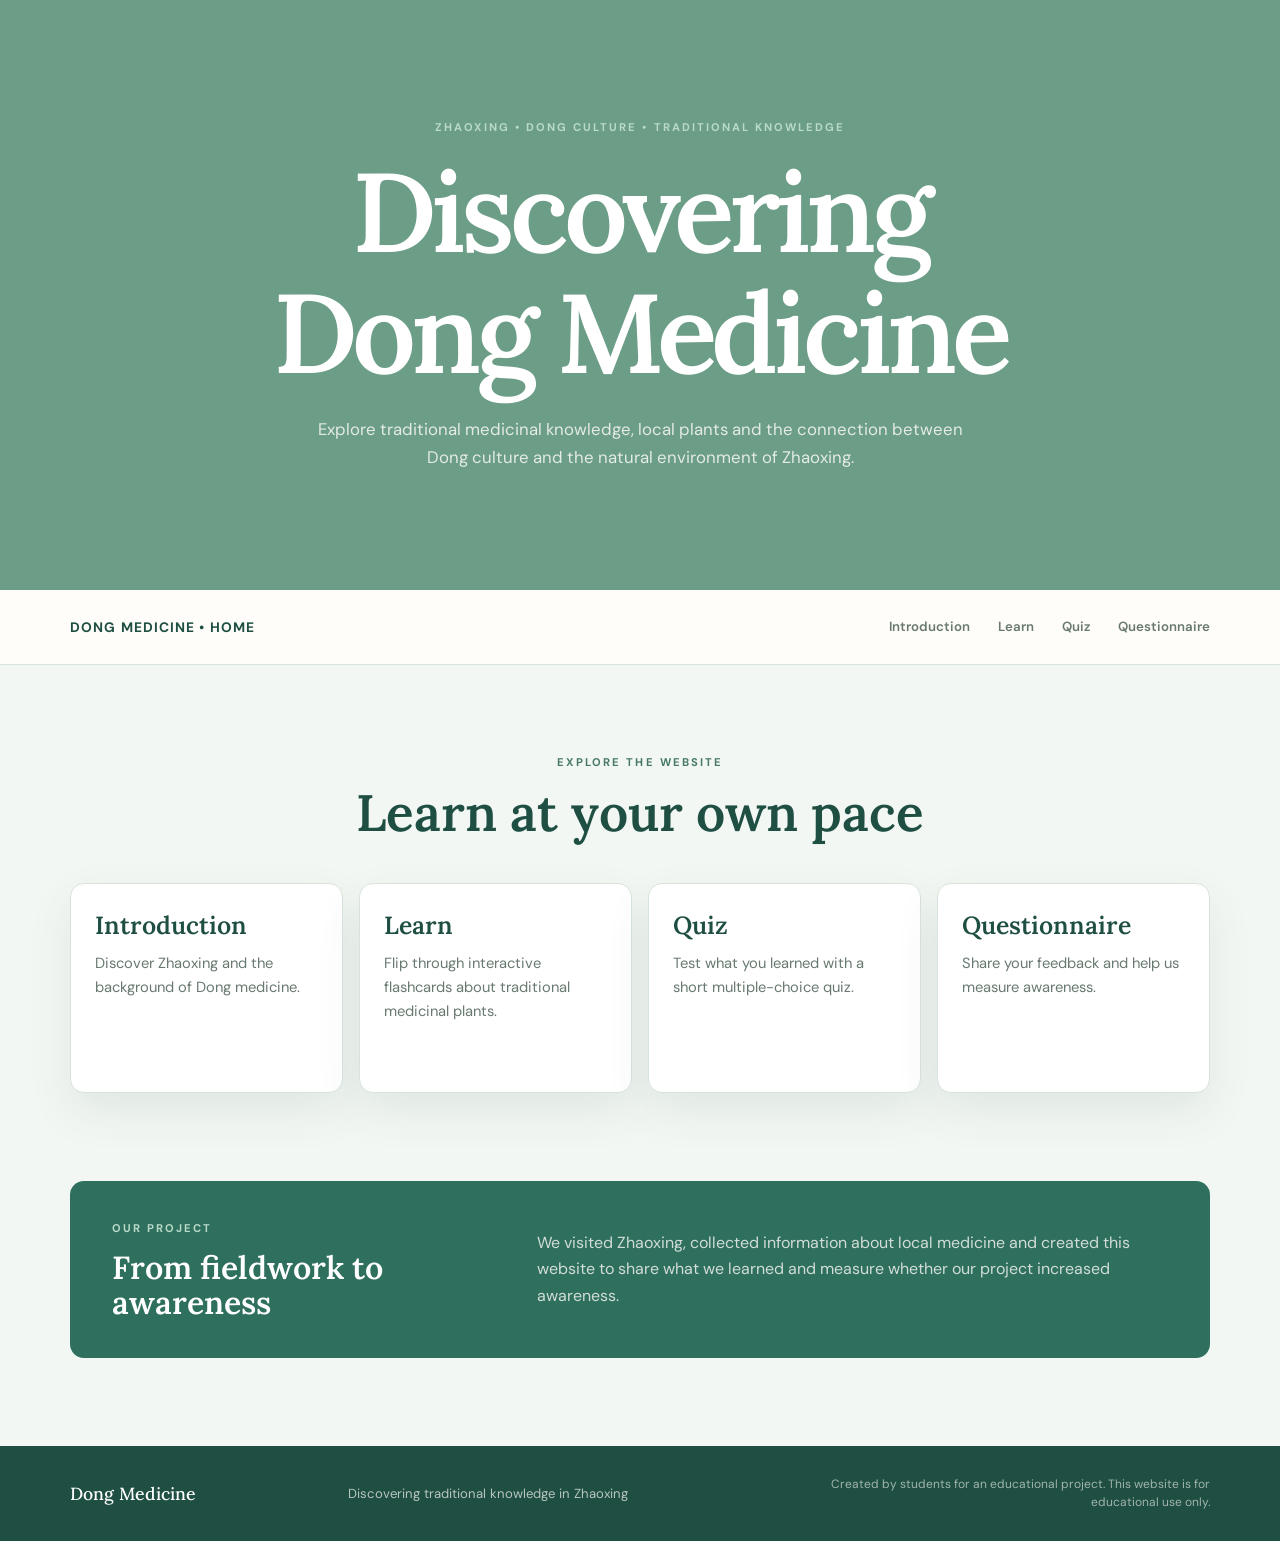
==== index.html @ 7c1d77b7 "Add files via upload" ====
<!DOCTYPE html>
<html lang="en">
<head>
  <meta charset="UTF-8">
  <meta name="viewport" content="width=device-width, initial-scale=1.0">
  <title>Dong Medicine | Zhaoxing</title>
  <script async src="https://www.googletagmanager.com/gtag/js?id=G-XFRQ6CLED3"></script>
  <script>
    window.dataLayer = window.dataLayer || [];
    function gtag(){dataLayer.push(arguments);}
    gtag('js', new Date());
    gtag('config', 'G-XFRQ6CLED3');
  </script>
  <link rel="stylesheet" href="style.css">
</head>
<body class="index-page">
  <header class="site-header">
    <div class="hero-content">
      <p class="eyebrow">ZHAOXING • DONG CULTURE • TRADITIONAL KNOWLEDGE</p>
      <h1>Discovering Dong Medicine</h1>
      <p class="hero-text">Explore traditional medicinal knowledge, local plants and the connection between Dong culture and the natural environment of Zhaoxing.</p>
    </div>
  </header>

  <nav class="navbar">
    <div class="nav-inner">
      <a href="index.html" class="nav-logo">Dong Medicine • Home</a>
      <div class="nav-links">
        <a href="introduction.html">Introduction</a>
        <a href="learn.html">Learn</a>
        <a href="quiz.html">Quiz</a>
        <a href="questionnaire.html">Questionnaire</a>
      </div>
    </div>
  </nav>

  <main>
    <section class="section">
      <div class="section-heading centered">
        <p class="eyebrow">EXPLORE THE WEBSITE</p>
        <h2>Learn at your own pace</h2>
      </div>
      <div class="feature-grid">
        <a class="feature-card" href="introduction.html"><h3>Introduction</h3><p>Discover Zhaoxing and the background of Dong medicine.</p></a>
        <a class="feature-card" href="learn.html"><h3>Learn</h3><p>Flip through interactive flashcards about traditional medicinal plants.</p></a>
        <a class="feature-card" href="quiz.html"><h3>Quiz</h3><p>Test what you learned with a short multiple-choice quiz.</p></a>
        <a class="feature-card" href="questionnaire.html"><h3>Questionnaire</h3><p>Share your feedback and help us measure awareness.</p></a>
      </div>
    </section>

    <section class="callout">
      <div>
        <p class="eyebrow">OUR PROJECT</p>
        <h2>From fieldwork to awareness</h2>
      </div>
      <p>We visited Zhaoxing, collected information about local medicine and created this website to share what we learned and measure whether our project increased awareness.</p>
    </section>
  </main>

  <footer>
    <strong>Dong Medicine</strong>
    <span>Discovering traditional knowledge in Zhaoxing</span>
    <small class="footer-note">Created by students for an educational project. This website is for educational use only.</small>
  </footer>
  <script src="script.js"></script>
</body>
</html>
---- style.css ----
@import url('https://fonts.googleapis.com/css2?family=DM+Sans:wght@400;500;600;700&family=Lora:wght@500;600;700&family=Noto+Serif+SC:wght@500;600;700&display=swap');

:root {
  --forest: #2f6f5e;
  --forest-deep: #1f4f43;
  --sage: #d8e8df;
  --sage-light: #edf5f0;
  --accent: #6b9d87;
  --accent-dark: #467a66;
  --cream: #f3f7f3;
  --paper: #ffffff;
  --ink: #263a33;
  --muted: #687970;
  --line: #d7e4dc;
  --shadow: 0 18px 45px rgba(31, 79, 67, 0.09);
  --radius: 14px;
}

* {
  box-sizing: border-box;
  margin: 0;
  padding: 0;
}

html {
  scroll-behavior: smooth;
}

body {
  background: var(--cream);
  color: var(--ink);
  font-family: "DM Sans", "Avenir Next", sans-serif;
  line-height: 1.65;
}

a {
  color: inherit;
}

button,
input,
select,
textarea {
  font: inherit;
}

h1,
h2,
h3 {
  font-family: "Lora", "Kaiti SC", "STKaiti", "KaiTi", "Noto Serif SC", serif;
  font-weight: 600;
  line-height: 1.08;
}

/* Shared navigation */
.navbar {
  position: sticky;
  top: 0;
  z-index: 20;
  background: rgba(255, 253, 249, 0.94);
  border-bottom: 1px solid var(--line);
  backdrop-filter: blur(14px);
}

.nav-inner {
  width: min(1140px, calc(100% - 48px));
  min-height: 74px;
  margin: 0 auto;
  display: flex;
  align-items: center;
  justify-content: space-between;
  gap: 36px;
}

.nav-logo {
  color: var(--forest-deep);
  font-size: 0.86rem;
  font-weight: 700;
  letter-spacing: 0.08em;
  text-decoration: none;
  text-transform: uppercase;
  white-space: nowrap;
}

.nav-links {
  display: flex;
  align-items: center;
  gap: 28px;
}

.nav-links a {
  position: relative;
  color: var(--muted);
  font-size: 0.83rem;
  font-weight: 600;
  text-decoration: none;
  transition: color 180ms ease;
}

.nav-links a::after {
  position: absolute;
  right: 0;
  bottom: -9px;
  left: 0;
  height: 2px;
  background: var(--accent);
  content: "";
  transform: scaleX(0);
  transform-origin: center;
  transition: transform 180ms ease;
}

.nav-links a:hover,
.nav-links a.active {
  color: var(--forest);
}

.nav-links a:hover::after,
.nav-links a.active::after {
  transform: scaleX(1);
}

/* Headers */
.site-header,
.page-header {
  color: var(--paper);
  background-color: var(--forest-deep);
  background-image:
    linear-gradient(90deg, rgba(18, 59, 48, 0.92), rgba(18, 59, 48, 0.48)),
    url("./images/site-header.jpg");
  background-position: center;
  background-size: cover;
}

.index-page .site-header {
  background-color: var(--accent);
  background-image: url("./images/index-header.jpg");
  background-blend-mode: multiply;
}

.introduction-page .page-header {
  background-image:
    linear-gradient(90deg, rgba(18, 59, 48, 0.92), rgba(18, 59, 48, 0.48)),
    url("./images/introduction-header.jpg");
}

.learn-page .page-header {
  background-image:
    linear-gradient(90deg, rgba(18, 59, 48, 0.92), rgba(18, 59, 48, 0.48)),
    url("./images/learn-header.jpg");
}

.quiz-page .page-header {
  background-image:
    linear-gradient(90deg, rgba(18, 59, 48, 0.92), rgba(18, 59, 48, 0.48)),
    url("./images/quiz-header.jpg");
}

.questionnaire-page .page-header {
  background-image:
    linear-gradient(90deg, rgba(18, 59, 48, 0.92), rgba(18, 59, 48, 0.48)),
    url("./images/questionnaire-header.jpg");
}

.site-header {
  min-height: 590px;
  display: grid;
  place-items: center;
  padding: 92px 24px;
  text-align: center;
}

.hero-content {
  width: min(850px, 100%);
}

.page-header {
  min-height: 310px;
  display: flex;
  align-items: center;
  padding: 72px max(24px, calc((100% - 1140px) / 2));
}

.page-header > div {
  width: 100%;
}

.eyebrow {
  margin-bottom: 14px;
  color: var(--accent-dark);
  font-size: 0.7rem;
  font-weight: 700;
  letter-spacing: 0.18em;
  text-transform: uppercase;
}

.site-header .eyebrow,
.page-header .eyebrow {
  color: #b9dac8;
}

.site-header h1 {
  max-width: 760px;
  margin: 0 auto 24px;
  font-size: clamp(3.5rem, 9vw, 7rem);
  letter-spacing: -0.045em;
}

.page-header h1 {
  margin-bottom: 16px;
  font-size: clamp(2.6rem, 6vw, 5rem);
  letter-spacing: -0.035em;
}

.site-header h1,
.page-header h1 {
  color: var(--paper);
}

.hero-text,
.page-header p:last-child {
  max-width: 680px;
  color: rgba(255, 253, 249, 0.82);
  font-size: 1.05rem;
}

.hero-text {
  margin: 0 auto;
}

/* Shared page structure */
main {
  min-height: 500px;
}

.section {
  width: min(1140px, calc(100% - 48px));
  margin: 0 auto;
  padding: 88px 0;
}

.section-heading {
  margin-bottom: 42px;
}

.section-heading h2,
.text-block h2 {
  color: var(--forest-deep);
  font-size: clamp(2.2rem, 4vw, 3.5rem);
}

.centered {
  text-align: center;
}

/* Homepage cards and callout */
.feature-grid {
  display: grid;
  grid-template-columns: repeat(4, 1fr);
  gap: 16px;
}

.feature-card,
.info-card,
.learn-card,
.quiz-box,
.questionnaire {
  border: 1px solid var(--line);
  border-radius: var(--radius);
  background: var(--paper);
  box-shadow: var(--shadow);
}

.feature-card {
  min-height: 210px;
  padding: 28px 24px;
  text-decoration: none;
  transition: border-color 180ms ease, transform 180ms ease, box-shadow 180ms ease;
}

.feature-card:hover {
  border-color: rgba(197, 111, 79, 0.55);
  box-shadow: 0 24px 48px rgba(31, 56, 44, 0.13);
  transform: translateY(-5px);
}

.feature-card h3 {
  margin-bottom: 12px;
  color: var(--forest-deep);
  font-size: 1.55rem;
}

.feature-card p,
.info-card p,
.learn-card p {
  color: var(--muted);
  font-size: 0.92rem;
}

.callout {
  width: min(1140px, calc(100% - 48px));
  margin: 0 auto 88px;
  padding: 38px 42px;
  display: grid;
  grid-template-columns: 0.75fr 1.25fr;
  align-items: center;
  gap: 46px;
  border-radius: var(--radius);
  background: var(--forest);
  color: var(--paper);
}

.callout .eyebrow {
  color: #b9dac8;
}

.callout h2 {
  font-size: 2rem;
}

.callout > p {
  color: rgba(255, 253, 249, 0.78);
}

/* Introduction */
.two-column {
  display: grid;
  grid-template-columns: repeat(2, 1fr);
  gap: 20px;
}

.info-card {
  padding: 32px;
}

.info-card h2 {
  margin-bottom: 14px;
  color: var(--forest-deep);
  font-size: 1.8rem;
}

.edit-note {
  margin-top: 22px;
  padding: 12px 14px;
  border-left: 3px solid var(--accent);
  background: var(--sage-light);
  color: var(--muted);
  font-size: 0.78rem;
}

.text-block {
  max-width: 760px;
  margin: 82px auto 0;
  text-align: center;
}

.text-block h2 {
  margin-bottom: 16px;
}

.text-block p:last-child {
  color: var(--muted);
}

.learn-grid {
  display: grid;
  grid-template-columns: repeat(3, 1fr);
  gap: 18px;
  margin-top: 60px;
}

.learn-card {
  padding: 30px;
}

.learn-card .number {
  margin-bottom: 28px;
  color: var(--accent-dark);
  font-size: 0.78rem;
  font-weight: 700;
  letter-spacing: 0.16em;
}

.learn-card h2 {
  margin-bottom: 14px;
  color: var(--forest-deep);
  font-size: 1.55rem;
}

.disclaimer {
  margin-top: 28px;
  padding: 17px 20px;
  border-left: 4px solid var(--accent);
  background: var(--sage-light);
  color: var(--muted);
  font-size: 0.84rem;
}

/* Plant flashcards */
.flashcard-intro {
  margin-bottom: 28px;
  padding: 16px 20px;
  border: 1px solid var(--line);
  border-radius: 10px;
  background: var(--sage-light);
  color: var(--muted);
}

.flashcard-grid {
  display: grid;
  grid-template-columns: repeat(3, 1fr);
  gap: 18px;
}

.flashcard {
  height: 270px;
  cursor: pointer;
  perspective: 1000px;
}

.flashcard-inner {
  position: relative;
  width: 100%;
  height: 100%;
  transform-style: preserve-3d;
  transition: transform 600ms ease;
}

.flashcard.flipped .flashcard-inner {
  transform: rotateY(180deg);
}

.flash-front,
.flash-back {
  position: absolute;
  inset: 0;
  display: flex;
  flex-direction: column;
  align-items: center;
  justify-content: center;
  padding: 28px;
  border: 1px solid var(--line);
  border-radius: var(--radius);
  backface-visibility: hidden;
  text-align: center;
}

.flash-front {
  background: var(--paper);
  box-shadow: var(--shadow);
}

.plant-name {
  color: var(--forest-deep);
  font-family: "Kaiti SC", "STKaiti", "KaiTi", "Noto Serif SC", serif;
  font-size: 1.8rem;
}

.flash-back {
  transform: rotateY(180deg);
  background: var(--forest);
  color: var(--paper);
}

.flash-back h3 {
  margin-bottom: 12px;
  font-size: 1.4rem;
}

.flash-back h3:lang(zh) {
  font-family: "Kaiti SC", "STKaiti", "KaiTi", "Noto Serif SC", serif;
}

.flash-back p {
  color: rgba(255, 253, 249, 0.82);
  font-size: 0.9rem;
}

.tap {
  margin-top: 16px;
  color: var(--muted);
  font-size: 0.68rem;
  font-weight: 700;
  letter-spacing: 0.14em;
  text-transform: uppercase;
}

/* Quiz */
.quiz-box {
  width: min(760px, 100%);
  margin: 0 auto;
  padding: 38px;
}

.quiz-progress {
  margin-bottom: 14px;
  color: var(--accent-dark);
  font-size: 0.76rem;
  font-weight: 700;
  letter-spacing: 0.1em;
  text-transform: uppercase;
}

.quiz-box h2 {
  margin-bottom: 25px;
  color: var(--forest-deep);
  font-size: 2rem;
}

.answers {
  display: grid;
  gap: 10px;
  margin-bottom: 24px;
}

.answer {
  padding: 14px 16px;
  border: 1px solid var(--line);
  border-radius: 9px;
  background: var(--paper);
  color: var(--ink);
  cursor: pointer;
  text-align: left;
  transition: background 180ms ease, border-color 180ms ease;
}

.answer:hover {
  border-color: var(--accent);
  background: var(--sage-light);
}

.answer.correct {
  border-color: var(--forest);
  background: #e2f0e5;
}

.answer.wrong {
  border-color: #ba6652;
  background: #fbe9e4;
}

.quiz-result {
  margin-top: 24px;
  text-align: center;
}

.quiz-result h3 {
  margin-bottom: 10px;
  color: var(--forest);
  font-size: 1.8rem;
}

.hidden {
  display: none;
}

/* Questionnaire */
.questionnaire {
  max-width: 830px;
  margin: 0 auto;
  padding: 34px;
}

.form-question {
  padding: 24px 0;
  border-bottom: 1px solid var(--line);
}

.form-question > label:first-child {
  display: block;
  margin-bottom: 14px;
  color: var(--forest-deep);
  font-weight: 700;
}

.radio-row,
.checkbox-grid {
  display: grid;
  gap: 10px;
}

.radio-row {
  grid-template-columns: repeat(3, 1fr);
}

.checkbox-grid {
  grid-template-columns: repeat(2, 1fr);
}

.radio-row label,
.checkbox-grid label,
.scale label {
  padding: 11px;
  border: 1px solid var(--line);
  border-radius: 9px;
  background: var(--paper);
  cursor: pointer;
  color: var(--muted);
  transition: border-color 180ms ease, background 180ms ease;
}

.radio-row label:hover,
.checkbox-grid label:hover,
.scale label:hover {
  border-color: var(--accent);
  background: var(--sage-light);
}

.scale {
  display: grid;
  grid-template-columns: repeat(5, 1fr);
  gap: 8px;
}

.scale label {
  padding: 10px 4px;
  text-align: center;
}

.scale span,
.scale small {
  display: block;
}

.scale span {
  color: var(--accent-dark);
  font-weight: 700;
}

.scale small {
  color: var(--muted);
  font-size: 0.66rem;
}

input {
  accent-color: var(--forest);
  margin-right: 7px;
}

select,
textarea {
  width: 100%;
  border: 1px solid var(--line);
  border-radius: 9px;
  background: var(--paper);
  color: var(--ink);
  padding: 13px 14px;
}

textarea {
  resize: vertical;
}

.form-message {
  margin-top: 15px;
  color: var(--forest);
  font-weight: 700;
}

/* Buttons and footer */
.button {
  display: inline-block;
  border: 0;
  border-radius: 7px;
  background: var(--forest);
  color: var(--paper);
  padding: 12px 20px;
  font-weight: 700;
  cursor: pointer;
  text-decoration: none;
  transition: background 180ms ease, transform 180ms ease;
}

.button:hover {
  background: var(--forest-deep);
  transform: translateY(-2px);
}

footer {
  display: flex;
  align-items: center;
  justify-content: space-between;
  gap: 20px;
  padding: 30px max(24px, calc((100% - 1140px) / 2));
  background: var(--forest-deep);
  color: var(--paper);
}

footer strong {
  font-family: "Lora", "Kaiti SC", "STKaiti", "KaiTi", "Noto Serif SC", serif;
  font-size: 1.1rem;
  font-weight: 500;
}

footer span {
  color: rgba(255, 253, 249, 0.68);
  font-size: 0.82rem;
}

.footer-note {
  max-width: 430px;
  color: rgba(255, 253, 249, 0.58);
  font-size: 0.75rem;
  line-height: 1.45;
  text-align: right;
}

@media (max-width: 900px) {
  .feature-grid {
    grid-template-columns: repeat(2, 1fr);
  }

  .flashcard-grid {
    grid-template-columns: repeat(2, 1fr);
  }
}

@media (max-width: 680px) {
  .nav-inner {
    width: min(100% - 32px, 560px);
    min-height: auto;
    flex-direction: column;
    align-items: stretch;
    gap: 14px;
    padding: 18px 0;
  }

  .nav-logo {
    text-align: center;
  }

  .nav-links {
    justify-content: center;
    flex-wrap: wrap;
    gap: 14px 20px;
  }

  .nav-links a::after {
    bottom: -5px;
  }

  .site-header {
    min-height: 510px;
    padding: 70px 20px;
  }

  .page-header {
    min-height: 250px;
    padding: 56px 20px;
  }

  .section,
  .callout {
    width: min(100% - 32px, 560px);
  }

  .section {
    padding: 62px 0;
  }

  .feature-grid,
  .two-column,
  .learn-grid,
  .flashcard-grid {
    grid-template-columns: 1fr;
  }

  .callout {
    grid-template-columns: 1fr;
    margin-bottom: 62px;
    padding: 28px;
  }

  .quiz-box,
  .questionnaire {
    padding: 24px;
  }

  .radio-row,
  .checkbox-grid {
    grid-template-columns: 1fr;
  }

  footer {
    flex-direction: column;
    align-items: flex-start;
    padding: 28px 20px;
  }

  .footer-note {
    text-align: left;
  }
}
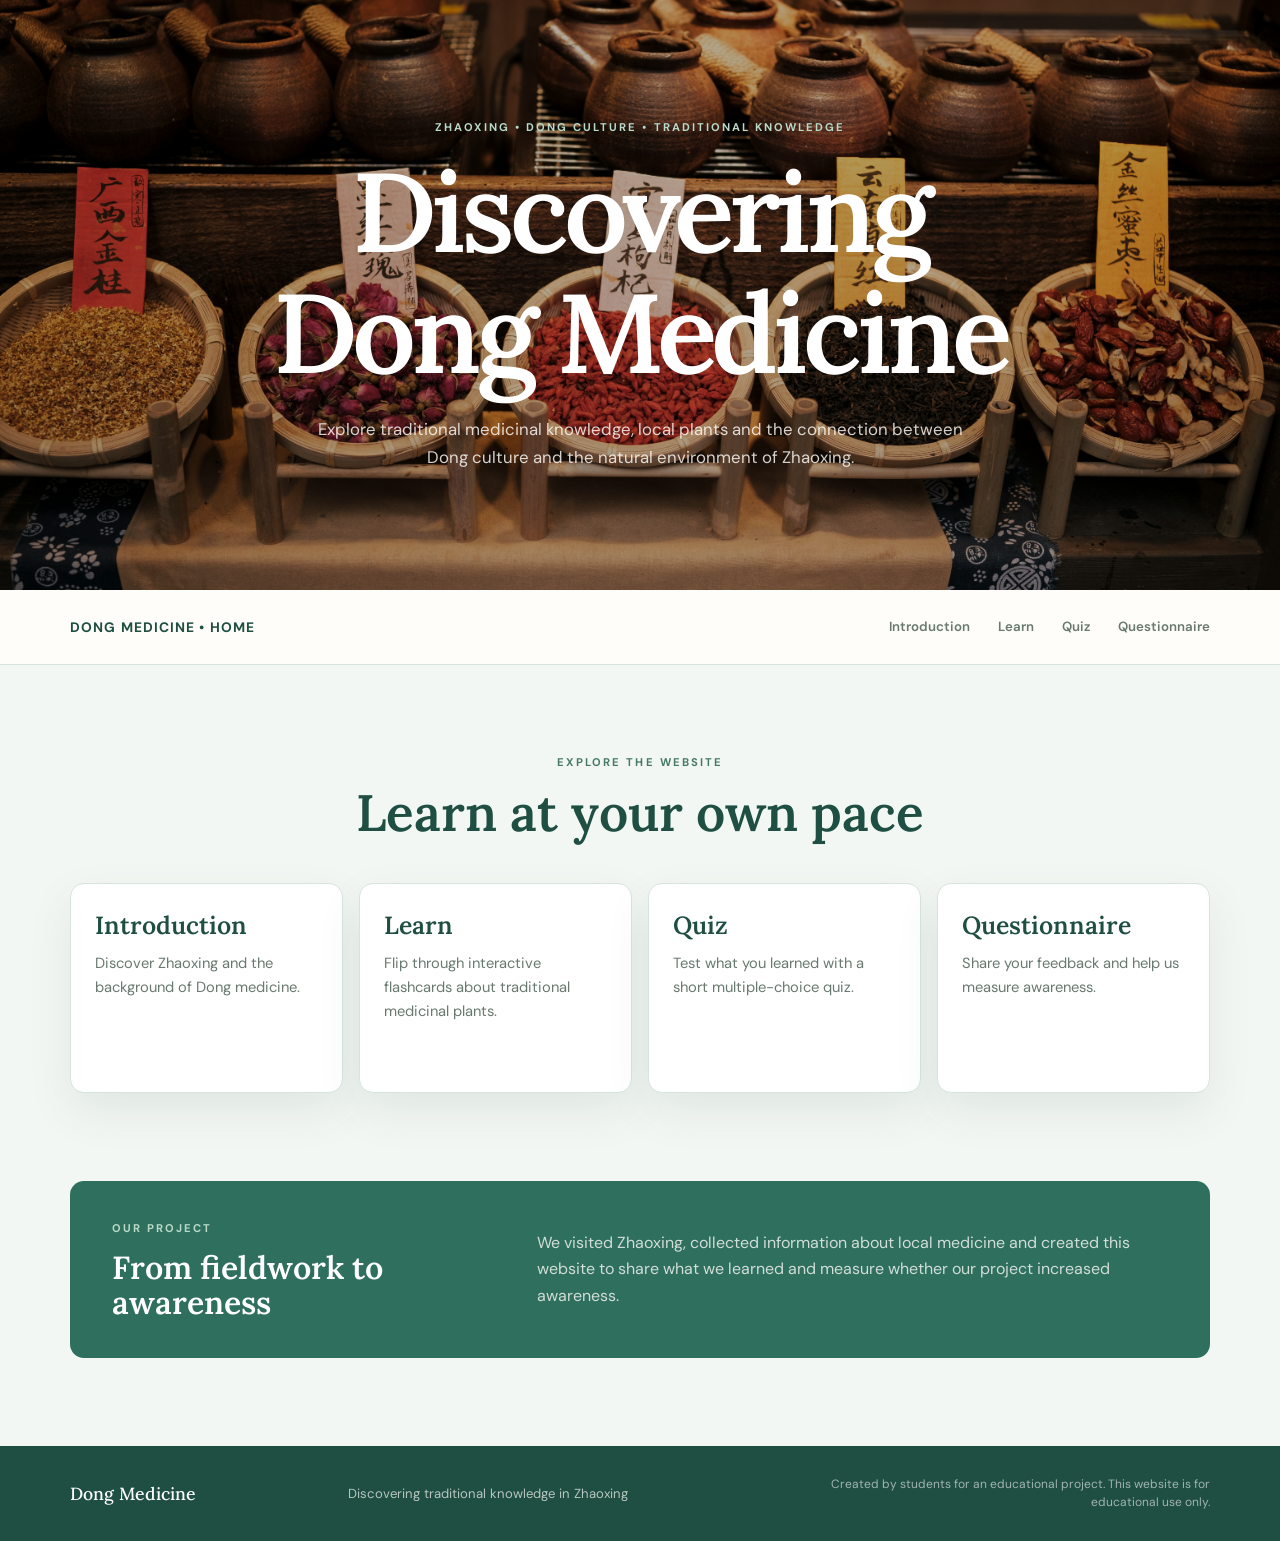
==== commit 0fd98e33: "Add files via upload" ====
--- a/index.html
+++ b/index.html
@@ -4,13 +4,20 @@
   <meta charset="UTF-8">
   <meta name="viewport" content="width=device-width, initial-scale=1.0">
   <title>Dong Medicine | Zhaoxing</title>
-  <script async src="https://www.googletagmanager.com/gtag/js?id=G-XFRQ6CLED3"></script>
-  <script>
-    window.dataLayer = window.dataLayer || [];
-    function gtag(){dataLayer.push(arguments);}
-    gtag('js', new Date());
-    gtag('config', 'G-XFRQ6CLED3');
-  </script>
+
+    <!-- Google Analytics -->
+    <script async src="https://www.googletagmanager.com/gtag/js?id=G-XFRQ6CLED3"></script>
+    <script>
+      window.dataLayer = window.dataLayer || [];
+      function gtag() { window.dataLayer.push(arguments); }
+      gtag('js', new Date());
+      gtag('config', 'G-XFRQ6CLED3', {
+        send_page_view: true,
+        page_title: document.title,
+        page_location: window.location.href
+      });
+    </script>
+
   <link rel="stylesheet" href="style.css">
 </head>
 <body class="index-page">
--- a/style.css
+++ b/style.css
@@ -133,9 +133,9 @@
 }
 
 .index-page .site-header {
-  background-color: var(--accent);
-  background-image: url("./images/index-header.jpg");
-  background-blend-mode: multiply;
+  background-image: 
+    linear-gradient(90deg,rgba(0, 0, 0, 0.3),rgba(0, 0, 0, 0.3)),
+    url("./images/index-header.jpg");
 }
 
 .introduction-page .page-header {
@@ -657,6 +657,10 @@
   font-weight: 700;
 }
 
+.form-message.error {
+  color: #b42318;
+}
+
 /* Buttons and footer */
 .button {
   display: inline-block;
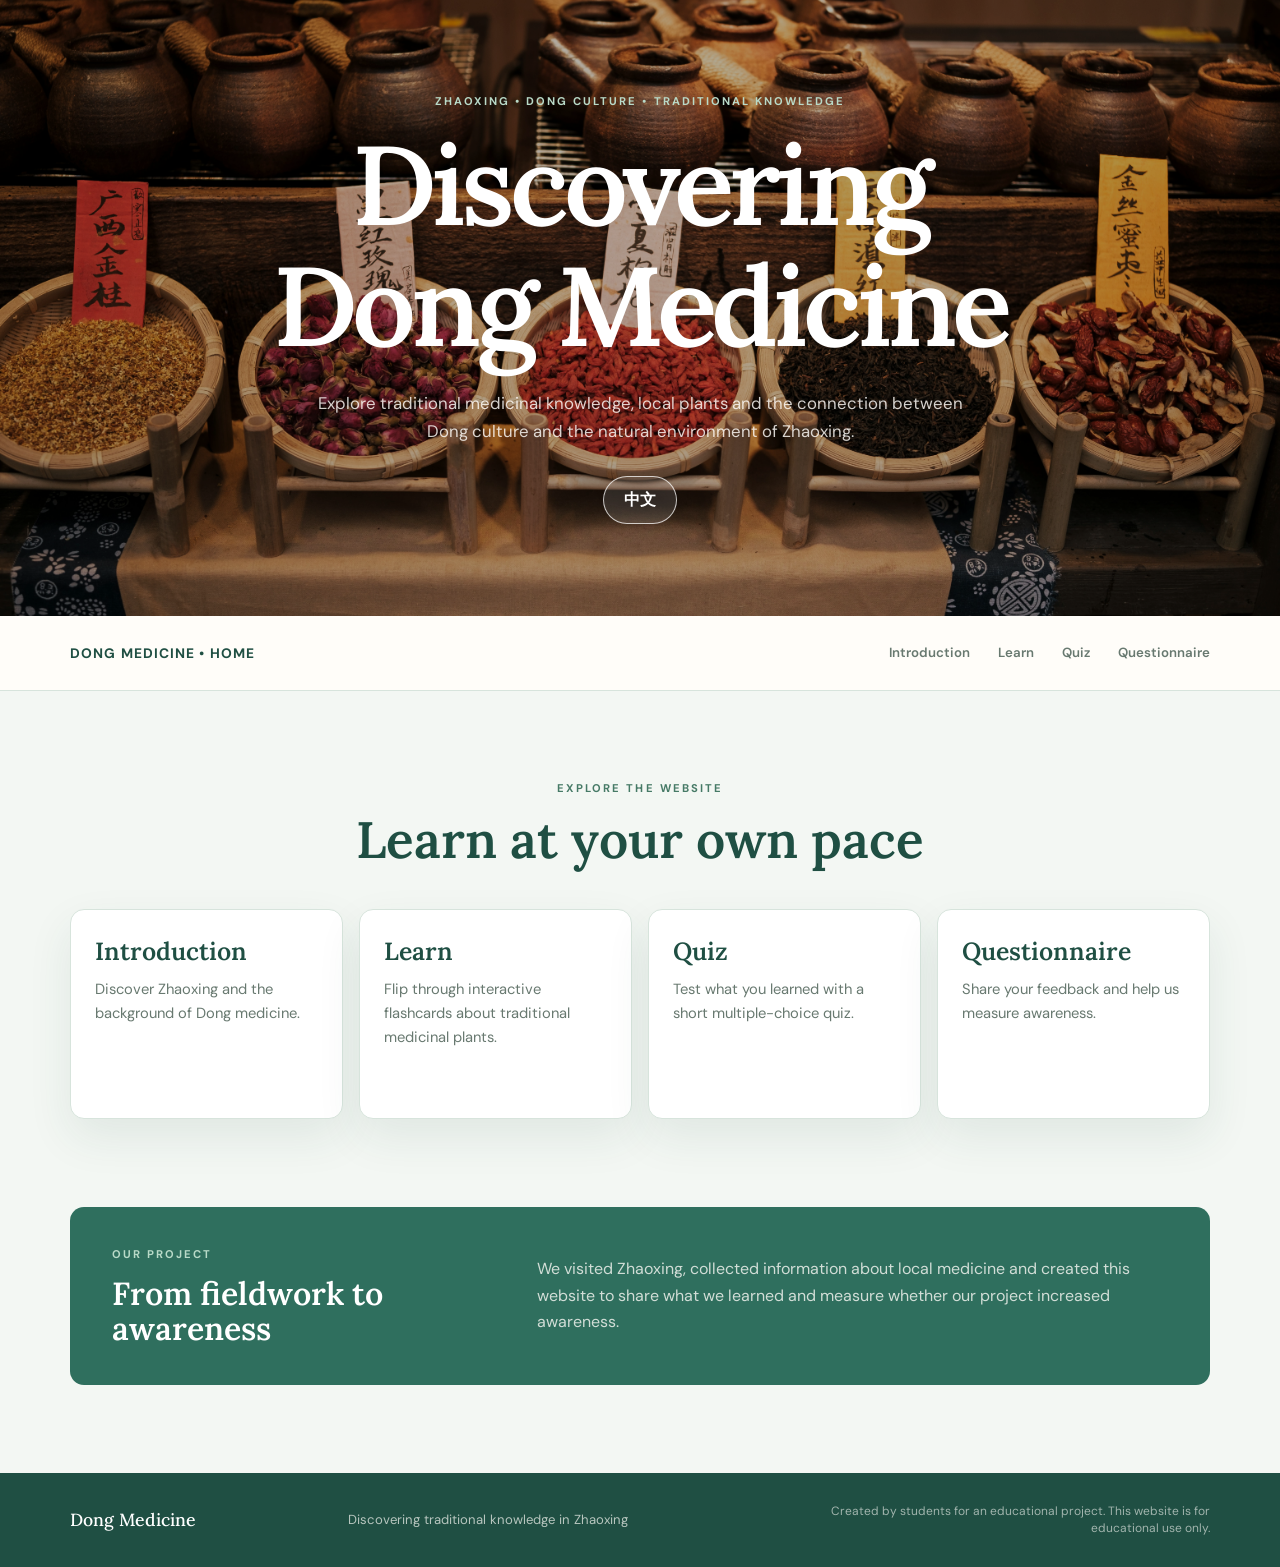
==== commit 68a755ff: "Add files via upload" ====
--- a/index.html
+++ b/index.html
@@ -1,74 +1,76 @@
 <!DOCTYPE html>
 <html lang="en">
 <head>
-  <meta charset="UTF-8">
-  <meta name="viewport" content="width=device-width, initial-scale=1.0">
-  <title>Dong Medicine | Zhaoxing</title>
+    <meta charset="UTF-8">
+    <meta name="viewport" content="width=device-width, initial-scale=1.0">
+    <title data-i18n="pageTitles.home">Dong Medicine | Zhaoxing</title>
 
-    <!-- Google Analytics -->
-    <script async src="https://www.googletagmanager.com/gtag/js?id=G-XFRQ6CLED3"></script>
-    <script>
-      window.dataLayer = window.dataLayer || [];
-      function gtag() { window.dataLayer.push(arguments); }
-      gtag('js', new Date());
-      gtag('config', 'G-XFRQ6CLED3', {
-        send_page_view: true,
-        page_title: document.title,
-        page_location: window.location.href
-      });
-    </script>
+        <!-- Google Analytics -->
+        <script async src="https://www.googletagmanager.com/gtag/js?id=G-XFRQ6CLED3"></script>
+        <script>
+            window.dataLayer = window.dataLayer || [];
+            function gtag() { window.dataLayer.push(arguments); }
+            gtag('js', new Date());
+            gtag('config', 'G-XFRQ6CLED3', {
+                send_page_view: true,
+                page_title: document.title,
+                page_location: window.location.href
+            });
+        </script>
 
-  <link rel="stylesheet" href="style.css">
+    <link rel="stylesheet" href="style.css">
 </head>
 <body class="index-page">
-  <header class="site-header">
-    <div class="hero-content">
-      <p class="eyebrow">ZHAOXING • DONG CULTURE • TRADITIONAL KNOWLEDGE</p>
-      <h1>Discovering Dong Medicine</h1>
-      <p class="hero-text">Explore traditional medicinal knowledge, local plants and the connection between Dong culture and the natural environment of Zhaoxing.</p>
-    </div>
-  </header>
+    <header class="site-header">
+        <div class="hero-content">
+            <p class="eyebrow" data-i18n="home.eyebrow">ZHAOXING • DONG CULTURE • TRADITIONAL KNOWLEDGE</p>
+            <h1 data-i18n="home.title">Discovering Dong Medicine</h1>
+            <p class="hero-text" data-i18n="home.description">Explore traditional medicinal knowledge, local plants and the connection between Dong culture and the natural environment of Zhaoxing.</p>
+            <button class="language-toggle" id="languageToggle" type="button">中文</button>
+        </div>
+    </header>
 
-  <nav class="navbar">
-    <div class="nav-inner">
-      <a href="index.html" class="nav-logo">Dong Medicine • Home</a>
-      <div class="nav-links">
-        <a href="introduction.html">Introduction</a>
-        <a href="learn.html">Learn</a>
-        <a href="quiz.html">Quiz</a>
-        <a href="questionnaire.html">Questionnaire</a>
-      </div>
-    </div>
-  </nav>
+    <nav class="navbar">
+        <div class="nav-inner">
+            <a href="index.html" class="nav-logo" data-i18n="navigation.home">Dong Medicine • Home</a>
+            <div class="nav-links">
+                <a href="introduction.html" data-i18n="navigation.introduction">Introduction</a>
+                <a href="learn.html" data-i18n="navigation.learn">Learn</a>
+                <a href="quiz.html" data-i18n="navigation.quiz">Quiz</a>
+                <a href="questionnaire.html" data-i18n="navigation.questionnaire">Questionnaire</a>
+            </div>
+        </div>
+    </nav>
 
-  <main>
-    <section class="section">
-      <div class="section-heading centered">
-        <p class="eyebrow">EXPLORE THE WEBSITE</p>
-        <h2>Learn at your own pace</h2>
-      </div>
-      <div class="feature-grid">
-        <a class="feature-card" href="introduction.html"><h3>Introduction</h3><p>Discover Zhaoxing and the background of Dong medicine.</p></a>
-        <a class="feature-card" href="learn.html"><h3>Learn</h3><p>Flip through interactive flashcards about traditional medicinal plants.</p></a>
-        <a class="feature-card" href="quiz.html"><h3>Quiz</h3><p>Test what you learned with a short multiple-choice quiz.</p></a>
-        <a class="feature-card" href="questionnaire.html"><h3>Questionnaire</h3><p>Share your feedback and help us measure awareness.</p></a>
-      </div>
-    </section>
+    <main>
+        <section class="section">
+            <div class="section-heading centered">
+                <p class="eyebrow" data-i18n="home.exploreEyebrow">EXPLORE THE WEBSITE</p>
+                <h2 data-i18n="home.exploreTitle">Learn at your own pace</h2>
+            </div>
+            <div class="feature-grid">
+                <a class="feature-card" href="introduction.html"><h3 data-i18n="home.introductionTitle">Introduction</h3><p data-i18n="home.introductionDescription">Discover Zhaoxing and the background of Dong medicine.</p></a>
+                <a class="feature-card" href="learn.html"><h3 data-i18n="home.learnTitle">Learn</h3><p data-i18n="home.learnDescription">Flip through interactive flashcards about traditional medicinal plants.</p></a>
+                <a class="feature-card" href="quiz.html"><h3 data-i18n="home.quizTitle">Quiz</h3><p data-i18n="home.quizDescription">Test what you learned with a short multiple-choice quiz.</p></a>
+                <a class="feature-card" href="questionnaire.html"><h3 data-i18n="home.questionnaireTitle">Questionnaire</h3><p data-i18n="home.questionnaireDescription">Share your feedback and help us measure awareness.</p></a>
+            </div>
+        </section>
 
-    <section class="callout">
-      <div>
-        <p class="eyebrow">OUR PROJECT</p>
-        <h2>From fieldwork to awareness</h2>
-      </div>
-      <p>We visited Zhaoxing, collected information about local medicine and created this website to share what we learned and measure whether our project increased awareness.</p>
-    </section>
-  </main>
+        <section class="callout">
+            <div>
+                <p class="eyebrow" data-i18n="home.projectEyebrow">OUR PROJECT</p>
+                <h2 data-i18n="home.projectTitle">From fieldwork to awareness</h2>
+            </div>
+            <p data-i18n="home.projectDescription">We visited Zhaoxing, collected information about local medicine and created this website to share what we learned and measure whether our project increased awareness.</p>
+        </section>
+    </main>
 
-  <footer>
-    <strong>Dong Medicine</strong>
-    <span>Discovering traditional knowledge in Zhaoxing</span>
-    <small class="footer-note">Created by students for an educational project. This website is for educational use only.</small>
-  </footer>
-  <script src="script.js"></script>
+    <footer>
+        <strong data-i18n="footer.title">Dong Medicine</strong>
+        <span data-i18n="footer.description">Discovering traditional knowledge in Zhaoxing</span>
+        <small class="footer-note" data-i18n="footer.note">Created by students for an educational project. This website is for educational use only.</small>
+    </footer>
+    <script src="translations.js"></script>
+    <script src="script.js"></script>
 </body>
 </html>
--- a/style.css
+++ b/style.css
@@ -1,263 +1,281 @@
 @import url('https://fonts.googleapis.com/css2?family=DM+Sans:wght@400;500;600;700&family=Lora:wght@500;600;700&family=Noto+Serif+SC:wght@500;600;700&display=swap');
 
 :root {
-  --forest: #2f6f5e;
-  --forest-deep: #1f4f43;
-  --sage: #d8e8df;
-  --sage-light: #edf5f0;
-  --accent: #6b9d87;
-  --accent-dark: #467a66;
-  --cream: #f3f7f3;
-  --paper: #ffffff;
-  --ink: #263a33;
-  --muted: #687970;
-  --line: #d7e4dc;
-  --shadow: 0 18px 45px rgba(31, 79, 67, 0.09);
-  --radius: 14px;
+    --forest: #2f6f5e;
+    --forest-deep: #1f4f43;
+    --sage: #d8e8df;
+    --sage-light: #edf5f0;
+    --accent: #6b9d87;
+    --accent-dark: #467a66;
+    --cream: #f3f7f3;
+    --paper: #ffffff;
+    --ink: #263a33;
+    --muted: #687970;
+    --line: #d7e4dc;
+    --shadow: 0 18px 45px rgba(31, 79, 67, 0.09);
+    --radius: 14px;
 }
 
 * {
-  box-sizing: border-box;
-  margin: 0;
-  padding: 0;
+    box-sizing: border-box;
+    margin: 0;
+    padding: 0;
 }
 
 html {
-  scroll-behavior: smooth;
+    scroll-behavior: smooth;
 }
 
 body {
-  background: var(--cream);
-  color: var(--ink);
-  font-family: "DM Sans", "Avenir Next", sans-serif;
-  line-height: 1.65;
+    background: var(--cream);
+    color: var(--ink);
+    font-family: "DM Sans", "Avenir Next", sans-serif;
+    line-height: 1.65;
 }
 
 a {
-  color: inherit;
+    color: inherit;
 }
 
 button,
 input,
 select,
 textarea {
-  font: inherit;
+    font: inherit;
 }
 
 h1,
 h2,
 h3 {
-  font-family: "Lora", "Kaiti SC", "STKaiti", "KaiTi", "Noto Serif SC", serif;
-  font-weight: 600;
-  line-height: 1.08;
+    font-family: "Lora", "Kaiti SC", "STKaiti", "KaiTi", "Noto Serif SC", serif;
+    font-weight: 600;
+    line-height: 1.08;
 }
 
 /* Shared navigation */
 .navbar {
-  position: sticky;
-  top: 0;
-  z-index: 20;
-  background: rgba(255, 253, 249, 0.94);
-  border-bottom: 1px solid var(--line);
-  backdrop-filter: blur(14px);
+    position: sticky;
+    top: 0;
+    z-index: 20;
+    background: rgba(255, 253, 249, 0.94);
+    border-bottom: 1px solid var(--line);
+    backdrop-filter: blur(14px);
 }
 
 .nav-inner {
-  width: min(1140px, calc(100% - 48px));
-  min-height: 74px;
-  margin: 0 auto;
-  display: flex;
-  align-items: center;
-  justify-content: space-between;
-  gap: 36px;
+    width: min(1140px, calc(100% - 48px));
+    min-height: 74px;
+    margin: 0 auto;
+    display: flex;
+    align-items: center;
+    justify-content: space-between;
+    gap: 36px;
 }
 
 .nav-logo {
-  color: var(--forest-deep);
-  font-size: 0.86rem;
-  font-weight: 700;
-  letter-spacing: 0.08em;
-  text-decoration: none;
-  text-transform: uppercase;
-  white-space: nowrap;
+    color: var(--forest-deep);
+    font-size: 0.86rem;
+    font-weight: 700;
+    letter-spacing: 0.08em;
+    text-decoration: none;
+    text-transform: uppercase;
+    white-space: nowrap;
 }
 
 .nav-links {
-  display: flex;
-  align-items: center;
-  gap: 28px;
+    display: flex;
+    align-items: center;
+    gap: 28px;
 }
 
 .nav-links a {
-  position: relative;
-  color: var(--muted);
-  font-size: 0.83rem;
-  font-weight: 600;
-  text-decoration: none;
-  transition: color 180ms ease;
+    position: relative;
+    color: var(--muted);
+    font-size: 0.83rem;
+    font-weight: 600;
+    text-decoration: none;
+    transition: color 180ms ease;
 }
 
 .nav-links a::after {
-  position: absolute;
-  right: 0;
-  bottom: -9px;
-  left: 0;
-  height: 2px;
-  background: var(--accent);
-  content: "";
-  transform: scaleX(0);
-  transform-origin: center;
-  transition: transform 180ms ease;
+    position: absolute;
+    right: 0;
+    bottom: -9px;
+    left: 0;
+    height: 2px;
+    background: var(--accent);
+    content: "";
+    transform: scaleX(0);
+    transform-origin: center;
+    transition: transform 180ms ease;
 }
 
 .nav-links a:hover,
 .nav-links a.active {
-  color: var(--forest);
+    color: var(--forest);
 }
 
 .nav-links a:hover::after,
 .nav-links a.active::after {
-  transform: scaleX(1);
+    transform: scaleX(1);
 }
 
 /* Headers */
 .site-header,
 .page-header {
-  color: var(--paper);
-  background-color: var(--forest-deep);
-  background-image:
-    linear-gradient(90deg, rgba(18, 59, 48, 0.92), rgba(18, 59, 48, 0.48)),
-    url("./images/site-header.jpg");
-  background-position: center;
-  background-size: cover;
+    color: var(--paper);
+    background-color: var(--forest-deep);
+    background-image:
+        linear-gradient(90deg, rgba(18, 59, 48, 0.92), rgba(18, 59, 48, 0.48)),
+        url("./images/site-header.jpg");
+    background-position: center;
+    background-size: cover;
 }
 
 .index-page .site-header {
-  background-image: 
-    linear-gradient(90deg,rgba(0, 0, 0, 0.3),rgba(0, 0, 0, 0.3)),
-    url("./images/index-header.jpg");
+    background-image: 
+        linear-gradient(90deg,rgba(0, 0, 0, 0.3),rgba(0, 0, 0, 0.3)),
+        url("./images/index-header.jpg");
 }
 
 .introduction-page .page-header {
-  background-image:
-    linear-gradient(90deg, rgba(18, 59, 48, 0.92), rgba(18, 59, 48, 0.48)),
-    url("./images/introduction-header.jpg");
+    background-image:
+        linear-gradient(90deg, rgba(18, 59, 48, 0.92), rgba(18, 59, 48, 0.48)),
+        url("./images/introduction-header.jpg");
 }
 
 .learn-page .page-header {
-  background-image:
-    linear-gradient(90deg, rgba(18, 59, 48, 0.92), rgba(18, 59, 48, 0.48)),
-    url("./images/learn-header.jpg");
+    background-image:
+        linear-gradient(90deg, rgba(18, 59, 48, 0.92), rgba(18, 59, 48, 0.48)),
+        url("./images/learn-header.jpg");
 }
 
 .quiz-page .page-header {
-  background-image:
-    linear-gradient(90deg, rgba(18, 59, 48, 0.92), rgba(18, 59, 48, 0.48)),
-    url("./images/quiz-header.jpg");
+    background-image:
+        linear-gradient(90deg, rgba(18, 59, 48, 0.92), rgba(18, 59, 48, 0.48)),
+        url("./images/quiz-header.jpg");
 }
 
 .questionnaire-page .page-header {
-  background-image:
-    linear-gradient(90deg, rgba(18, 59, 48, 0.92), rgba(18, 59, 48, 0.48)),
-    url("./images/questionnaire-header.jpg");
+    background-image:
+        linear-gradient(90deg, rgba(18, 59, 48, 0.92), rgba(18, 59, 48, 0.48)),
+        url("./images/questionnaire-header.jpg");
 }
 
 .site-header {
-  min-height: 590px;
-  display: grid;
-  place-items: center;
-  padding: 92px 24px;
-  text-align: center;
+    min-height: 590px;
+    display: grid;
+    place-items: center;
+    padding: 92px 24px;
+    text-align: center;
 }
 
 .hero-content {
-  width: min(850px, 100%);
+    width: min(850px, 100%);
 }
 
 .page-header {
-  min-height: 310px;
-  display: flex;
-  align-items: center;
-  padding: 72px max(24px, calc((100% - 1140px) / 2));
+    min-height: 310px;
+    display: flex;
+    align-items: center;
+    padding: 72px max(24px, calc((100% - 1140px) / 2));
 }
 
 .page-header > div {
-  width: 100%;
+    width: 100%;
 }
 
 .eyebrow {
-  margin-bottom: 14px;
-  color: var(--accent-dark);
-  font-size: 0.7rem;
-  font-weight: 700;
-  letter-spacing: 0.18em;
-  text-transform: uppercase;
+    margin-bottom: 14px;
+    color: var(--accent-dark);
+    font-size: 0.7rem;
+    font-weight: 700;
+    letter-spacing: 0.18em;
+    text-transform: uppercase;
 }
 
 .site-header .eyebrow,
 .page-header .eyebrow {
-  color: #b9dac8;
+    color: #b9dac8;
 }
 
 .site-header h1 {
-  max-width: 760px;
-  margin: 0 auto 24px;
-  font-size: clamp(3.5rem, 9vw, 7rem);
-  letter-spacing: -0.045em;
+    max-width: 760px;
+    margin: 0 auto 24px;
+    font-size: clamp(3.5rem, 9vw, 7rem);
+    letter-spacing: -0.045em;
 }
 
 .page-header h1 {
-  margin-bottom: 16px;
-  font-size: clamp(2.6rem, 6vw, 5rem);
-  letter-spacing: -0.035em;
+    margin-bottom: 16px;
+    font-size: clamp(2.6rem, 6vw, 5rem);
+    letter-spacing: -0.035em;
 }
 
 .site-header h1,
 .page-header h1 {
-  color: var(--paper);
+    color: var(--paper);
 }
 
 .hero-text,
 .page-header p:last-child {
-  max-width: 680px;
-  color: rgba(255, 253, 249, 0.82);
-  font-size: 1.05rem;
+    max-width: 680px;
+    color: rgba(255, 253, 249, 0.82);
+    font-size: 1.05rem;
 }
 
 .hero-text {
-  margin: 0 auto;
+    margin: 0 auto;
+}
+
+.language-toggle {
+    margin-top: 30px;
+    padding: 10px 20px;
+    border: 1px solid rgba(255, 255, 255, 0.72);
+    border-radius: 999px;
+    background: rgba(255, 255, 255, 0.12);
+    color: var(--paper);
+    font-weight: 600;
+    cursor: pointer;
+    transition: background 180ms ease, color 180ms ease;
+}
+
+.language-toggle:hover,
+.language-toggle:focus-visible {
+    background: var(--paper);
+    color: var(--forest-deep);
 }
 
 /* Shared page structure */
 main {
-  min-height: 500px;
+    min-height: 500px;
 }
 
 .section {
-  width: min(1140px, calc(100% - 48px));
-  margin: 0 auto;
-  padding: 88px 0;
+    width: min(1140px, calc(100% - 48px));
+    margin: 0 auto;
+    padding: 88px 0;
 }
 
 .section-heading {
-  margin-bottom: 42px;
+    margin-bottom: 42px;
 }
 
 .section-heading h2,
 .text-block h2 {
-  color: var(--forest-deep);
-  font-size: clamp(2.2rem, 4vw, 3.5rem);
+    color: var(--forest-deep);
+    font-size: clamp(2.2rem, 4vw, 3.5rem);
 }
 
 .centered {
-  text-align: center;
+    text-align: center;
 }
 
 /* Homepage cards and callout */
 .feature-grid {
-  display: grid;
-  grid-template-columns: repeat(4, 1fr);
-  gap: 16px;
+    display: grid;
+    grid-template-columns: repeat(4, 1fr);
+    gap: 16px;
 }
 
 .feature-card,
@@ -265,533 +283,679 @@
 .learn-card,
 .quiz-box,
 .questionnaire {
-  border: 1px solid var(--line);
-  border-radius: var(--radius);
-  background: var(--paper);
-  box-shadow: var(--shadow);
+    border: 1px solid var(--line);
+    border-radius: var(--radius);
+    background: var(--paper);
+    box-shadow: var(--shadow);
 }
 
 .feature-card {
-  min-height: 210px;
-  padding: 28px 24px;
-  text-decoration: none;
-  transition: border-color 180ms ease, transform 180ms ease, box-shadow 180ms ease;
+    min-height: 210px;
+    padding: 28px 24px;
+    text-decoration: none;
+    transition: border-color 180ms ease, transform 180ms ease, box-shadow 180ms ease;
 }
 
 .feature-card:hover {
-  border-color: rgba(197, 111, 79, 0.55);
-  box-shadow: 0 24px 48px rgba(31, 56, 44, 0.13);
-  transform: translateY(-5px);
+    border-color: rgba(197, 111, 79, 0.55);
+    box-shadow: 0 24px 48px rgba(31, 56, 44, 0.13);
+    transform: translateY(-5px);
 }
 
 .feature-card h3 {
-  margin-bottom: 12px;
-  color: var(--forest-deep);
-  font-size: 1.55rem;
+    margin-bottom: 12px;
+    color: var(--forest-deep);
+    font-size: 1.55rem;
 }
 
 .feature-card p,
 .info-card p,
 .learn-card p {
-  color: var(--muted);
-  font-size: 0.92rem;
+    color: var(--muted);
+    font-size: 0.92rem;
 }
 
 .callout {
-  width: min(1140px, calc(100% - 48px));
-  margin: 0 auto 88px;
-  padding: 38px 42px;
-  display: grid;
-  grid-template-columns: 0.75fr 1.25fr;
-  align-items: center;
-  gap: 46px;
-  border-radius: var(--radius);
-  background: var(--forest);
-  color: var(--paper);
+    width: min(1140px, calc(100% - 48px));
+    margin: 0 auto 88px;
+    padding: 38px 42px;
+    display: grid;
+    grid-template-columns: 0.75fr 1.25fr;
+    align-items: center;
+    gap: 46px;
+    border-radius: var(--radius);
+    background: var(--forest);
+    color: var(--paper);
 }
 
 .callout .eyebrow {
-  color: #b9dac8;
+    color: #b9dac8;
 }
 
 .callout h2 {
-  font-size: 2rem;
+    font-size: 2rem;
 }
 
 .callout > p {
-  color: rgba(255, 253, 249, 0.78);
+    color: rgba(255, 253, 249, 0.78);
 }
 
 /* Introduction */
 .two-column {
-  display: grid;
-  grid-template-columns: repeat(2, 1fr);
-  gap: 20px;
+    display: grid;
+    grid-template-columns: repeat(2, 1fr);
+    gap: 20px;
 }
 
 .info-card {
-  padding: 32px;
+    padding: 32px;
 }
 
 .info-card h2 {
-  margin-bottom: 14px;
-  color: var(--forest-deep);
-  font-size: 1.8rem;
+    margin-bottom: 14px;
+    color: var(--forest-deep);
+    font-size: 1.8rem;
 }
 
 .edit-note {
-  margin-top: 22px;
-  padding: 12px 14px;
-  border-left: 3px solid var(--accent);
-  background: var(--sage-light);
-  color: var(--muted);
-  font-size: 0.78rem;
+    margin-top: 22px;
+    padding: 12px 14px;
+    border-left: 3px solid var(--accent);
+    background: var(--sage-light);
+    color: var(--muted);
+    font-size: 0.78rem;
 }
 
 .text-block {
-  max-width: 760px;
-  margin: 82px auto 0;
-  text-align: center;
+    max-width: 760px;
+    margin: 82px auto 0;
+    text-align: center;
 }
 
 .text-block h2 {
-  margin-bottom: 16px;
+    margin-bottom: 16px;
 }
 
 .text-block p:last-child {
-  color: var(--muted);
+    color: var(--muted);
 }
 
 .learn-grid {
-  display: grid;
-  grid-template-columns: repeat(3, 1fr);
-  gap: 18px;
-  margin-top: 60px;
+    display: grid;
+    grid-template-columns: repeat(3, 1fr);
+    gap: 18px;
+    margin-top: 60px;
 }
 
 .learn-card {
-  padding: 30px;
+    padding: 30px;
 }
 
 .learn-card .number {
-  margin-bottom: 28px;
-  color: var(--accent-dark);
-  font-size: 0.78rem;
-  font-weight: 700;
-  letter-spacing: 0.16em;
+    margin-bottom: 28px;
+    color: var(--accent-dark);
+    font-size: 0.78rem;
+    font-weight: 700;
+    letter-spacing: 0.16em;
 }
 
 .learn-card h2 {
-  margin-bottom: 14px;
-  color: var(--forest-deep);
-  font-size: 1.55rem;
+    margin-bottom: 14px;
+    color: var(--forest-deep);
+    font-size: 1.55rem;
 }
 
 .disclaimer {
-  margin-top: 28px;
-  padding: 17px 20px;
-  border-left: 4px solid var(--accent);
-  background: var(--sage-light);
-  color: var(--muted);
-  font-size: 0.84rem;
+    margin-top: 28px;
+    padding: 17px 20px;
+    border-left: 4px solid var(--accent);
+    background: var(--sage-light);
+    color: var(--muted);
+    font-size: 0.84rem;
 }
 
 /* Plant flashcards */
+.video-section {
+    margin-bottom: 32px;
+    padding: 28px 24px;
+    border: 1px solid var(--line);
+    border-radius: var(--radius);
+    background: var(--paper);
+    box-shadow: var(--shadow);
+}
+
+.video-header {
+    margin-bottom: 18px;
+}
+
+.video-header h2 {
+    color: var(--forest-deep);
+    font-size: clamp(1.8rem, 3vw, 2.6rem);
+}
+
+.video-wrapper {
+    position: relative;
+    width: 100%;
+    aspect-ratio: 16 / 9;
+    overflow: hidden;
+    border-radius: 14px;
+    background: #dfeae4;
+}
+
+.video-wrapper iframe {
+    display: block;
+    width: 100%;
+    height: 100%;
+    border: 0;
+}
+
 .flashcard-intro {
-  margin-bottom: 28px;
-  padding: 16px 20px;
-  border: 1px solid var(--line);
-  border-radius: 10px;
-  background: var(--sage-light);
-  color: var(--muted);
+    margin-bottom: 28px;
+    padding: 16px 20px;
+    border: 1px solid var(--line);
+    border-radius: 10px;
+    background: var(--sage-light);
+    color: var(--muted);
 }
 
 .flashcard-grid {
-  display: grid;
-  grid-template-columns: repeat(3, 1fr);
-  gap: 18px;
+    display: grid;
+    grid-template-columns: repeat(3, 1fr);
+    gap: 18px;
 }
 
 .flashcard {
-  height: 270px;
-  cursor: pointer;
-  perspective: 1000px;
+    height: 270px;
+    cursor: pointer;
+    perspective: 1000px;
 }
 
 .flashcard-inner {
-  position: relative;
-  width: 100%;
-  height: 100%;
-  transform-style: preserve-3d;
-  transition: transform 600ms ease;
+    position: relative;
+    width: 100%;
+    height: 100%;
+    transform-style: preserve-3d;
+    transition: transform 600ms ease;
 }
 
 .flashcard.flipped .flashcard-inner {
-  transform: rotateY(180deg);
+    transform: rotateY(180deg);
 }
 
 .flash-front,
 .flash-back {
-  position: absolute;
-  inset: 0;
-  display: flex;
-  flex-direction: column;
-  align-items: center;
-  justify-content: center;
-  padding: 28px;
-  border: 1px solid var(--line);
-  border-radius: var(--radius);
-  backface-visibility: hidden;
-  text-align: center;
+    position: absolute;
+    inset: 0;
+    display: flex;
+    flex-direction: column;
+    align-items: center;
+    justify-content: center;
+    padding: 28px;
+    border: 1px solid var(--line);
+    border-radius: var(--radius);
+    backface-visibility: hidden;
+    text-align: center;
 }
 
 .flash-front {
-  background: var(--paper);
-  box-shadow: var(--shadow);
+    background: var(--paper);
+    box-shadow: var(--shadow);
 }
 
 .plant-name {
-  color: var(--forest-deep);
-  font-family: "Kaiti SC", "STKaiti", "KaiTi", "Noto Serif SC", serif;
-  font-size: 1.8rem;
+    color: var(--forest-deep);
+    font-family: "Kaiti SC", "STKaiti", "KaiTi", "Noto Serif SC", serif;
+    font-size: 1.8rem;
 }
 
 .flash-back {
-  transform: rotateY(180deg);
-  background: var(--forest);
-  color: var(--paper);
+    transform: rotateY(180deg);
+    background: var(--forest);
+    color: var(--paper);
 }
 
 .flash-back h3 {
-  margin-bottom: 12px;
-  font-size: 1.4rem;
+    margin-bottom: 12px;
+    font-size: 1.4rem;
 }
 
 .flash-back h3:lang(zh) {
-  font-family: "Kaiti SC", "STKaiti", "KaiTi", "Noto Serif SC", serif;
+    font-family: "Kaiti SC", "STKaiti", "KaiTi", "Noto Serif SC", serif;
 }
 
 .flash-back p {
-  color: rgba(255, 253, 249, 0.82);
-  font-size: 0.9rem;
+    color: rgba(255, 253, 249, 0.82);
+    font-size: 0.9rem;
 }
 
 .tap {
-  margin-top: 16px;
-  color: var(--muted);
-  font-size: 0.68rem;
-  font-weight: 700;
-  letter-spacing: 0.14em;
-  text-transform: uppercase;
+    margin-top: 16px;
+    color: var(--muted);
+    font-size: 0.68rem;
+    font-weight: 700;
+    letter-spacing: 0.14em;
+    text-transform: uppercase;
 }
 
 /* Quiz */
 .quiz-box {
-  width: min(760px, 100%);
-  margin: 0 auto;
-  padding: 38px;
+    width: min(760px, 100%);
+    margin: 0 auto;
+    padding: 38px;
 }
 
 .quiz-progress {
-  margin-bottom: 14px;
-  color: var(--accent-dark);
-  font-size: 0.76rem;
-  font-weight: 700;
-  letter-spacing: 0.1em;
-  text-transform: uppercase;
+    margin-bottom: 14px;
+    color: var(--accent-dark);
+    font-size: 0.76rem;
+    font-weight: 700;
+    letter-spacing: 0.1em;
+    text-transform: uppercase;
 }
 
 .quiz-box h2 {
-  margin-bottom: 25px;
-  color: var(--forest-deep);
-  font-size: 2rem;
+    margin-bottom: 25px;
+    color: var(--forest-deep);
+    font-size: 2rem;
 }
 
 .answers {
-  display: grid;
-  gap: 10px;
-  margin-bottom: 24px;
+    display: grid;
+    gap: 10px;
+    margin-bottom: 24px;
 }
 
 .answer {
-  padding: 14px 16px;
-  border: 1px solid var(--line);
-  border-radius: 9px;
-  background: var(--paper);
-  color: var(--ink);
-  cursor: pointer;
-  text-align: left;
-  transition: background 180ms ease, border-color 180ms ease;
+    padding: 14px 16px;
+    border: 1px solid var(--line);
+    border-radius: 9px;
+    background: var(--paper);
+    color: var(--ink);
+    cursor: pointer;
+    text-align: left;
+    transition: background 180ms ease, border-color 180ms ease;
 }
 
 .answer:hover {
-  border-color: var(--accent);
-  background: var(--sage-light);
+    border-color: var(--accent);
+    background: var(--sage-light);
 }
 
 .answer.correct {
-  border-color: var(--forest);
-  background: #e2f0e5;
+    border-color: var(--forest);
+    background: #e2f0e5;
 }
 
 .answer.wrong {
-  border-color: #ba6652;
-  background: #fbe9e4;
+    border-color: #ba6652;
+    background: #fbe9e4;
 }
 
 .quiz-result {
-  margin-top: 24px;
-  text-align: center;
+    margin-top: 24px;
+    text-align: center;
 }
 
 .quiz-result h3 {
-  margin-bottom: 10px;
-  color: var(--forest);
-  font-size: 1.8rem;
+    margin-bottom: 10px;
+    color: var(--forest);
+    font-size: 1.8rem;
 }
 
 .hidden {
-  display: none;
+    display: none;
+}
+
+.button.hidden {
+    display: none;
 }
 
 /* Questionnaire */
 .questionnaire {
-  max-width: 830px;
-  margin: 0 auto;
-  padding: 34px;
+    max-width: 830px;
+    margin: 0 auto;
+    padding: 34px;
 }
 
 .form-question {
-  padding: 24px 0;
-  border-bottom: 1px solid var(--line);
+    padding: 24px 0;
+    border-bottom: 1px solid var(--line);
 }
 
 .form-question > label:first-child {
-  display: block;
-  margin-bottom: 14px;
-  color: var(--forest-deep);
-  font-weight: 700;
+    display: block;
+    margin-bottom: 14px;
+    color: var(--forest-deep);
+    font-weight: 700;
 }
 
 .radio-row,
 .checkbox-grid {
-  display: grid;
-  gap: 10px;
+    display: grid;
+    gap: 10px;
 }
 
 .radio-row {
-  grid-template-columns: repeat(3, 1fr);
+    grid-template-columns: repeat(3, 1fr);
 }
 
 .checkbox-grid {
-  grid-template-columns: repeat(2, 1fr);
+    grid-template-columns: repeat(2, 1fr);
 }
 
 .radio-row label,
 .checkbox-grid label,
 .scale label {
-  padding: 11px;
-  border: 1px solid var(--line);
-  border-radius: 9px;
-  background: var(--paper);
-  cursor: pointer;
-  color: var(--muted);
-  transition: border-color 180ms ease, background 180ms ease;
+    padding: 11px;
+    border: 1px solid var(--line);
+    border-radius: 9px;
+    background: var(--paper);
+    cursor: pointer;
+    color: var(--muted);
+    transition: border-color 180ms ease, background 180ms ease;
 }
 
 .radio-row label:hover,
 .checkbox-grid label:hover,
 .scale label:hover {
-  border-color: var(--accent);
-  background: var(--sage-light);
+    border-color: var(--accent);
+    background: var(--sage-light);
 }
 
 .scale {
-  display: grid;
-  grid-template-columns: repeat(5, 1fr);
-  gap: 8px;
+    display: grid;
+    grid-template-columns: repeat(5, 1fr);
+    gap: 8px;
 }
 
 .scale label {
-  padding: 10px 4px;
-  text-align: center;
+    padding: 10px 4px;
+    text-align: center;
 }
 
 .scale span,
 .scale small {
-  display: block;
+    display: block;
 }
 
 .scale span {
-  color: var(--accent-dark);
-  font-weight: 700;
+    color: var(--accent-dark);
+    font-weight: 700;
 }
 
 .scale small {
-  color: var(--muted);
-  font-size: 0.66rem;
+    color: var(--muted);
+    font-size: 0.66rem;
 }
 
 input {
-  accent-color: var(--forest);
-  margin-right: 7px;
+    accent-color: var(--forest);
+    margin-right: 7px;
 }
 
 select,
 textarea {
-  width: 100%;
-  border: 1px solid var(--line);
-  border-radius: 9px;
-  background: var(--paper);
-  color: var(--ink);
-  padding: 13px 14px;
+    width: 100%;
+    border: 1px solid var(--line);
+    border-radius: 9px;
+    background: var(--paper);
+    color: var(--ink);
+    padding: 13px 14px;
 }
 
 textarea {
-  resize: vertical;
+    resize: vertical;
 }
 
 .form-message {
-  margin-top: 15px;
-  color: var(--forest);
-  font-weight: 700;
+    margin-top: 15px;
+    color: var(--forest);
+    font-weight: 700;
 }
 
 .form-message.error {
-  color: #b42318;
+    color: #b42318;
 }
 
 /* Buttons and footer */
 .button {
-  display: inline-block;
-  border: 0;
-  border-radius: 7px;
-  background: var(--forest);
-  color: var(--paper);
-  padding: 12px 20px;
-  font-weight: 700;
-  cursor: pointer;
-  text-decoration: none;
-  transition: background 180ms ease, transform 180ms ease;
+    display: inline-block;
+    border: 0;
+    border-radius: 7px;
+    background: var(--forest);
+    color: var(--paper);
+    padding: 12px 20px;
+    font-weight: 700;
+    cursor: pointer;
+    text-decoration: none;
+    transition: background 180ms ease, transform 180ms ease;
 }
 
 .button:hover {
-  background: var(--forest-deep);
-  transform: translateY(-2px);
+    background: var(--forest-deep);
+    transform: translateY(-2px);
 }
 
 footer {
-  display: flex;
-  align-items: center;
-  justify-content: space-between;
-  gap: 20px;
-  padding: 30px max(24px, calc((100% - 1140px) / 2));
-  background: var(--forest-deep);
-  color: var(--paper);
+    display: flex;
+    align-items: center;
+    justify-content: space-between;
+    gap: 20px;
+    padding: 30px max(24px, calc((100% - 1140px) / 2));
+    background: var(--forest-deep);
+    color: var(--paper);
 }
 
 footer strong {
-  font-family: "Lora", "Kaiti SC", "STKaiti", "KaiTi", "Noto Serif SC", serif;
-  font-size: 1.1rem;
-  font-weight: 500;
+    font-family: "Lora", "Kaiti SC", "STKaiti", "KaiTi", "Noto Serif SC", serif;
+    font-size: 1.1rem;
+    font-weight: 500;
 }
 
 footer span {
-  color: rgba(255, 253, 249, 0.68);
-  font-size: 0.82rem;
+    color: rgba(255, 253, 249, 0.68);
+    font-size: 0.82rem;
 }
 
 .footer-note {
-  max-width: 430px;
-  color: rgba(255, 253, 249, 0.58);
-  font-size: 0.75rem;
-  line-height: 1.45;
-  text-align: right;
+    max-width: 430px;
+    color: rgba(255, 253, 249, 0.58);
+    font-size: 0.75rem;
+    line-height: 1.45;
+    text-align: right;
 }
 
 @media (max-width: 900px) {
-  .feature-grid {
-    grid-template-columns: repeat(2, 1fr);
-  }
-
-  .flashcard-grid {
-    grid-template-columns: repeat(2, 1fr);
-  }
+    .feature-grid {
+        grid-template-columns: repeat(2, 1fr);
+    }
+
+    .flashcard-grid {
+        grid-template-columns: repeat(2, 1fr);
+    }
 }
 
 @media (max-width: 680px) {
-  .nav-inner {
-    width: min(100% - 32px, 560px);
-    min-height: auto;
-    flex-direction: column;
-    align-items: stretch;
-    gap: 14px;
-    padding: 18px 0;
-  }
-
-  .nav-logo {
-    text-align: center;
-  }
-
-  .nav-links {
-    justify-content: center;
-    flex-wrap: wrap;
-    gap: 14px 20px;
-  }
-
-  .nav-links a::after {
-    bottom: -5px;
-  }
-
-  .site-header {
-    min-height: 510px;
-    padding: 70px 20px;
-  }
-
-  .page-header {
-    min-height: 250px;
-    padding: 56px 20px;
-  }
-
-  .section,
-  .callout {
-    width: min(100% - 32px, 560px);
-  }
-
-  .section {
-    padding: 62px 0;
-  }
-
-  .feature-grid,
-  .two-column,
-  .learn-grid,
-  .flashcard-grid {
-    grid-template-columns: 1fr;
-  }
-
-  .callout {
-    grid-template-columns: 1fr;
-    margin-bottom: 62px;
-    padding: 28px;
-  }
-
-  .quiz-box,
-  .questionnaire {
-    padding: 24px;
-  }
-
-  .radio-row,
-  .checkbox-grid {
-    grid-template-columns: 1fr;
-  }
-
-  footer {
-    flex-direction: column;
-    align-items: flex-start;
-    padding: 28px 20px;
-  }
-
-  .footer-note {
-    text-align: left;
-  }
-}
+    .nav-inner {
+        width: min(100% - 32px, 560px);
+        min-height: auto;
+        flex-direction: column;
+        align-items: stretch;
+        gap: 14px;
+        padding: 18px 0;
+    }
+
+    .nav-logo {
+        text-align: center;
+    }
+
+    .nav-links {
+        justify-content: center;
+        flex-wrap: wrap;
+        gap: 14px 20px;
+    }
+
+    .nav-links a::after {
+        bottom: -5px;
+    }
+
+    .site-header {
+        min-height: 510px;
+        padding: 70px 20px;
+    }
+
+    .page-header {
+        min-height: 250px;
+        padding: 56px 20px;
+    }
+
+    .section,
+    .callout {
+        width: min(100% - 32px, 560px);
+    }
+
+    .section {
+        padding: 62px 0;
+    }
+
+    .feature-grid,
+    .two-column,
+    .learn-grid,
+    .flashcard-grid {
+        grid-template-columns: 1fr;
+    }
+
+    .callout {
+        grid-template-columns: 1fr;
+        margin-bottom: 62px;
+        padding: 28px;
+    }
+
+    .quiz-box,
+    .questionnaire {
+        padding: 24px;
+    }
+
+    .radio-row,
+    .checkbox-grid {
+        grid-template-columns: 1fr;
+    }
+
+    footer {
+        flex-direction: column;
+        align-items: flex-start;
+        padding: 28px 20px;
+    }
+
+    .footer-note {
+        text-align: left;
+    }
+}
+
+/* Chinese-language typography */
+html[lang="zh-CN"] body {
+    font-family: "思源柔黑", "Source Han Sans CN", "PingFang SC", "Microsoft YaHei", sans-serif;
+    line-height: 1.85;
+}
+
+html[lang="zh-CN"] h1,
+html[lang="zh-CN"] h2,
+html[lang="zh-CN"] h3 {
+    font-family: "Kaiti SC", "STKaiti", "KaiTi", serif;
+    line-height: 1.35;
+}
+
+html[lang="zh-CN"] .site-header h1,
+html[lang="zh-CN"] .page-header h1,
+html[lang="zh-CN"] .section-heading h2,
+html[lang="zh-CN"] .callout h2 {
+    font-family: "Weibei SC", "STXingkai", "Kaiti SC", "STKaiti", serif;
+}
+
+html[lang="zh-CN"] .text-block h2 {
+    font-size: clamp(2.4rem, 4.4vw, 3.8rem);
+}
+
+html[lang="zh-CN"] .feature-card h3 {
+    font-size: 1.7rem;
+}
+
+html[lang="zh-CN"] .info-card h2,
+html[lang="zh-CN"] .learn-card h2 {
+    font-size: 1.7rem;
+}
+
+html[lang="zh-CN"] .info-card h2 {
+    font-size: 1.95rem;
+}
+
+html[lang="zh-CN"] .quiz-box h2 {
+    font-size: 2.15rem;
+}
+
+html[lang="zh-CN"] .quiz-result h3 {
+    font-size: 1.95rem;
+}
+
+html[lang="zh-CN"] .video-header h2 {
+    font-size: clamp(2rem, 3.3vw, 2.9rem);
+}
+
+html[lang="zh-CN"] .plant-name {
+    font-size: 2rem;
+}
+
+html[lang="zh-CN"] button,
+html[lang="zh-CN"] label,
+html[lang="zh-CN"] select,
+html[lang="zh-CN"] textarea,
+html[lang="zh-CN"] .nav-logo,
+html[lang="zh-CN"] .nav-links,
+html[lang="zh-CN"] .eyebrow,
+html[lang="zh-CN"] .tap,
+html[lang="zh-CN"] .number,
+html[lang="zh-CN"] footer {
+    font-family: "Kaiti SC", "STKaiti", "KaiTi", serif;
+}
+
+html[lang="zh-CN"] .eyebrow {
+    font-size: 0.9rem;
+}
+
+html[lang="zh-CN"] .nav-logo {
+    font-size: 0.94rem;
+}
+
+html[lang="zh-CN"] .nav-links a {
+    font-size: 0.91rem;
+}
+
+html[lang="zh-CN"] .quiz-progress {
+    font-size: 0.86rem;
+}
+
+html[lang="zh-CN"] .tap,
+html[lang="zh-CN"] .number {
+    font-size: 0.86rem;
+}
+
+html[lang="zh-CN"] .edit-note,
+html[lang="zh-CN"] .disclaimer {
+    font-size: 0.94rem;
+}
+
+html[lang="zh-CN"] .footer-note {
+    font-size: 0.85rem;
+}
+
+html[lang="zh-CN"] button,
+html[lang="zh-CN"] label,
+html[lang="zh-CN"] select,
+html[lang="zh-CN"] textarea {
+    font-size: 1.05rem;
+}
+
+html[lang="zh-CN"] .nav-logo,
+html[lang="zh-CN"] .eyebrow {
+    letter-spacing: 0;
+}
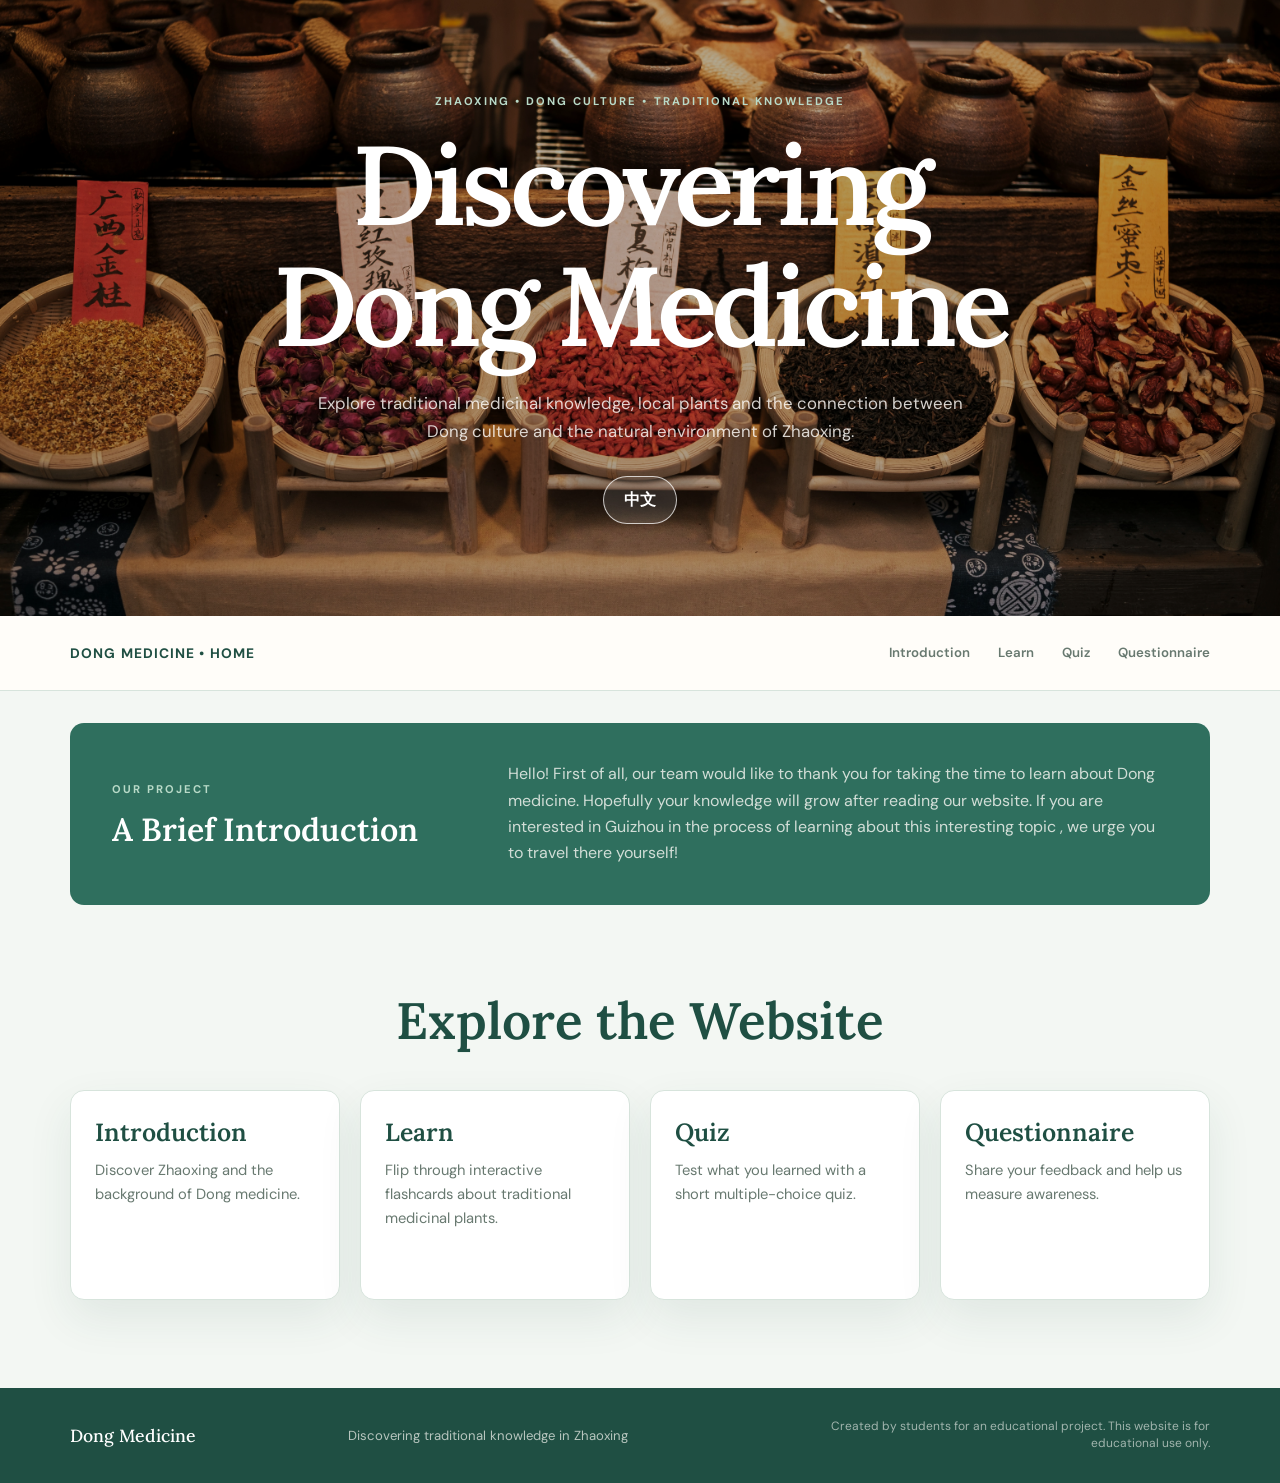
==== commit f57a5d5b: "Add files via upload" ====
--- a/index.html
+++ b/index.html
@@ -5,18 +5,18 @@
     <meta name="viewport" content="width=device-width, initial-scale=1.0">
     <title data-i18n="pageTitles.home">Dong Medicine | Zhaoxing</title>
 
-        <!-- Google Analytics -->
-        <script async src="https://www.googletagmanager.com/gtag/js?id=G-XFRQ6CLED3"></script>
-        <script>
-            window.dataLayer = window.dataLayer || [];
-            function gtag() { window.dataLayer.push(arguments); }
-            gtag('js', new Date());
-            gtag('config', 'G-XFRQ6CLED3', {
-                send_page_view: true,
-                page_title: document.title,
-                page_location: window.location.href
-            });
-        </script>
+    <!-- Google Analytics -->
+    <script async src="https://www.googletagmanager.com/gtag/js?id=G-XFRQ6CLED3"></script>
+    <script>
+        window.dataLayer = window.dataLayer || [];
+        function gtag() { window.dataLayer.push(arguments); }
+        gtag('js', new Date());
+        gtag('config', 'G-XFRQ6CLED3', {
+            send_page_view: true,
+            page_title: document.title,
+            page_location: window.location.href
+        });
+    </script>
 
     <link rel="stylesheet" href="style.css">
 </head>
@@ -43,25 +43,36 @@
     </nav>
 
     <main>
-        <section class="section">
-            <div class="section-heading centered">
-                <p class="eyebrow" data-i18n="home.exploreEyebrow">EXPLORE THE WEBSITE</p>
-                <h2 data-i18n="home.exploreTitle">Learn at your own pace</h2>
-            </div>
-            <div class="feature-grid">
-                <a class="feature-card" href="introduction.html"><h3 data-i18n="home.introductionTitle">Introduction</h3><p data-i18n="home.introductionDescription">Discover Zhaoxing and the background of Dong medicine.</p></a>
-                <a class="feature-card" href="learn.html"><h3 data-i18n="home.learnTitle">Learn</h3><p data-i18n="home.learnDescription">Flip through interactive flashcards about traditional medicinal plants.</p></a>
-                <a class="feature-card" href="quiz.html"><h3 data-i18n="home.quizTitle">Quiz</h3><p data-i18n="home.quizDescription">Test what you learned with a short multiple-choice quiz.</p></a>
-                <a class="feature-card" href="questionnaire.html"><h3 data-i18n="home.questionnaireTitle">Questionnaire</h3><p data-i18n="home.questionnaireDescription">Share your feedback and help us measure awareness.</p></a>
-            </div>
-        </section>
-
         <section class="callout">
             <div>
                 <p class="eyebrow" data-i18n="home.projectEyebrow">OUR PROJECT</p>
-                <h2 data-i18n="home.projectTitle">From fieldwork to awareness</h2>
+                <h2 data-i18n="home.projectTitle">A Brief Introduction</h2>
             </div>
-            <p data-i18n="home.projectDescription">We visited Zhaoxing, collected information about local medicine and created this website to share what we learned and measure whether our project increased awareness.</p>
+            <p data-i18n="home.projectDescription">Hello! First of all, our team would like to thank you for taking the time to learn about Dong medicine. Hopefully your knowledge will grow after reading our website. If you are interested in Guizhou in the process of learning about this interesting topic , we urge you to travel there yourself!</p>
+        </section>
+
+        <section class="section">
+            <div class="section-heading centered">
+                <h2 data-i18n="home.exploreTitle">Explore the Website</h2>
+            </div>
+            <div class="feature-grid">
+                <a class="feature-card" href="introduction.html">
+                    <h3 data-i18n="home.introductionTitle">Introduction</h3>
+                    <p data-i18n="home.introductionDescription">Discover Zhaoxing and the background of Dong medicine.</p>
+                </a>
+                <a class="feature-card" href="learn.html">
+                    <h3 data-i18n="home.learnTitle">Learn</h3>
+                    <p data-i18n="home.learnDescription">Flip through interactive flashcards about traditional medicinal plants.</p>
+                </a>
+                <a class="feature-card" href="quiz.html">
+                    <h3 data-i18n="home.quizTitle">Quiz</h3>
+                    <p data-i18n="home.quizDescription">Test what you learned with a short multiple-choice quiz.</p>
+                </a>
+                <a class="feature-card" href="questionnaire.html">
+                    <h3 data-i18n="home.questionnaireTitle">Questionnaire</h3>
+                    <p data-i18n="home.questionnaireDescription">Share your feedback and help us measure awareness.</p>
+                </a>
+            </div>
         </section>
     </main>
 
--- a/style.css
+++ b/style.css
@@ -275,7 +275,7 @@
 .feature-grid {
     display: grid;
     grid-template-columns: repeat(4, 1fr);
-    gap: 16px;
+    gap: 20px;
 }
 
 .feature-card,
@@ -317,12 +317,12 @@
 
 .callout {
     width: min(1140px, calc(100% - 48px));
-    margin: 0 auto 88px;
+    margin: 32px auto 0;
     padding: 38px 42px;
     display: grid;
-    grid-template-columns: 0.75fr 1.25fr;
+    grid-template-columns: minmax(0, 0.7fr) minmax(0, 1.3fr);
     align-items: center;
-    gap: 46px;
+    gap: 40px;
     border-radius: var(--radius);
     background: var(--forest);
     color: var(--paper);
@@ -343,12 +343,16 @@
 /* Introduction */
 .two-column {
     display: grid;
-    grid-template-columns: repeat(2, 1fr);
+    grid-template-columns: minmax(0, 1fr);
     gap: 20px;
 }
 
 .info-card {
     padding: 32px;
+}
+
+.info-card p + p {
+    margin-top: 16px;
 }
 
 .info-card h2 {
@@ -431,6 +435,13 @@
 .video-header h2 {
     color: var(--forest-deep);
     font-size: clamp(1.8rem, 3vw, 2.6rem);
+}
+
+.video-description {
+    max-width: 760px;
+    margin-top: 8px;
+    color: var(--muted);
+    line-height: 1.7;
 }
 
 .video-wrapper {
@@ -827,7 +838,6 @@
 
     .callout {
         grid-template-columns: 1fr;
-        margin-bottom: 62px;
         padding: 28px;
     }
 
